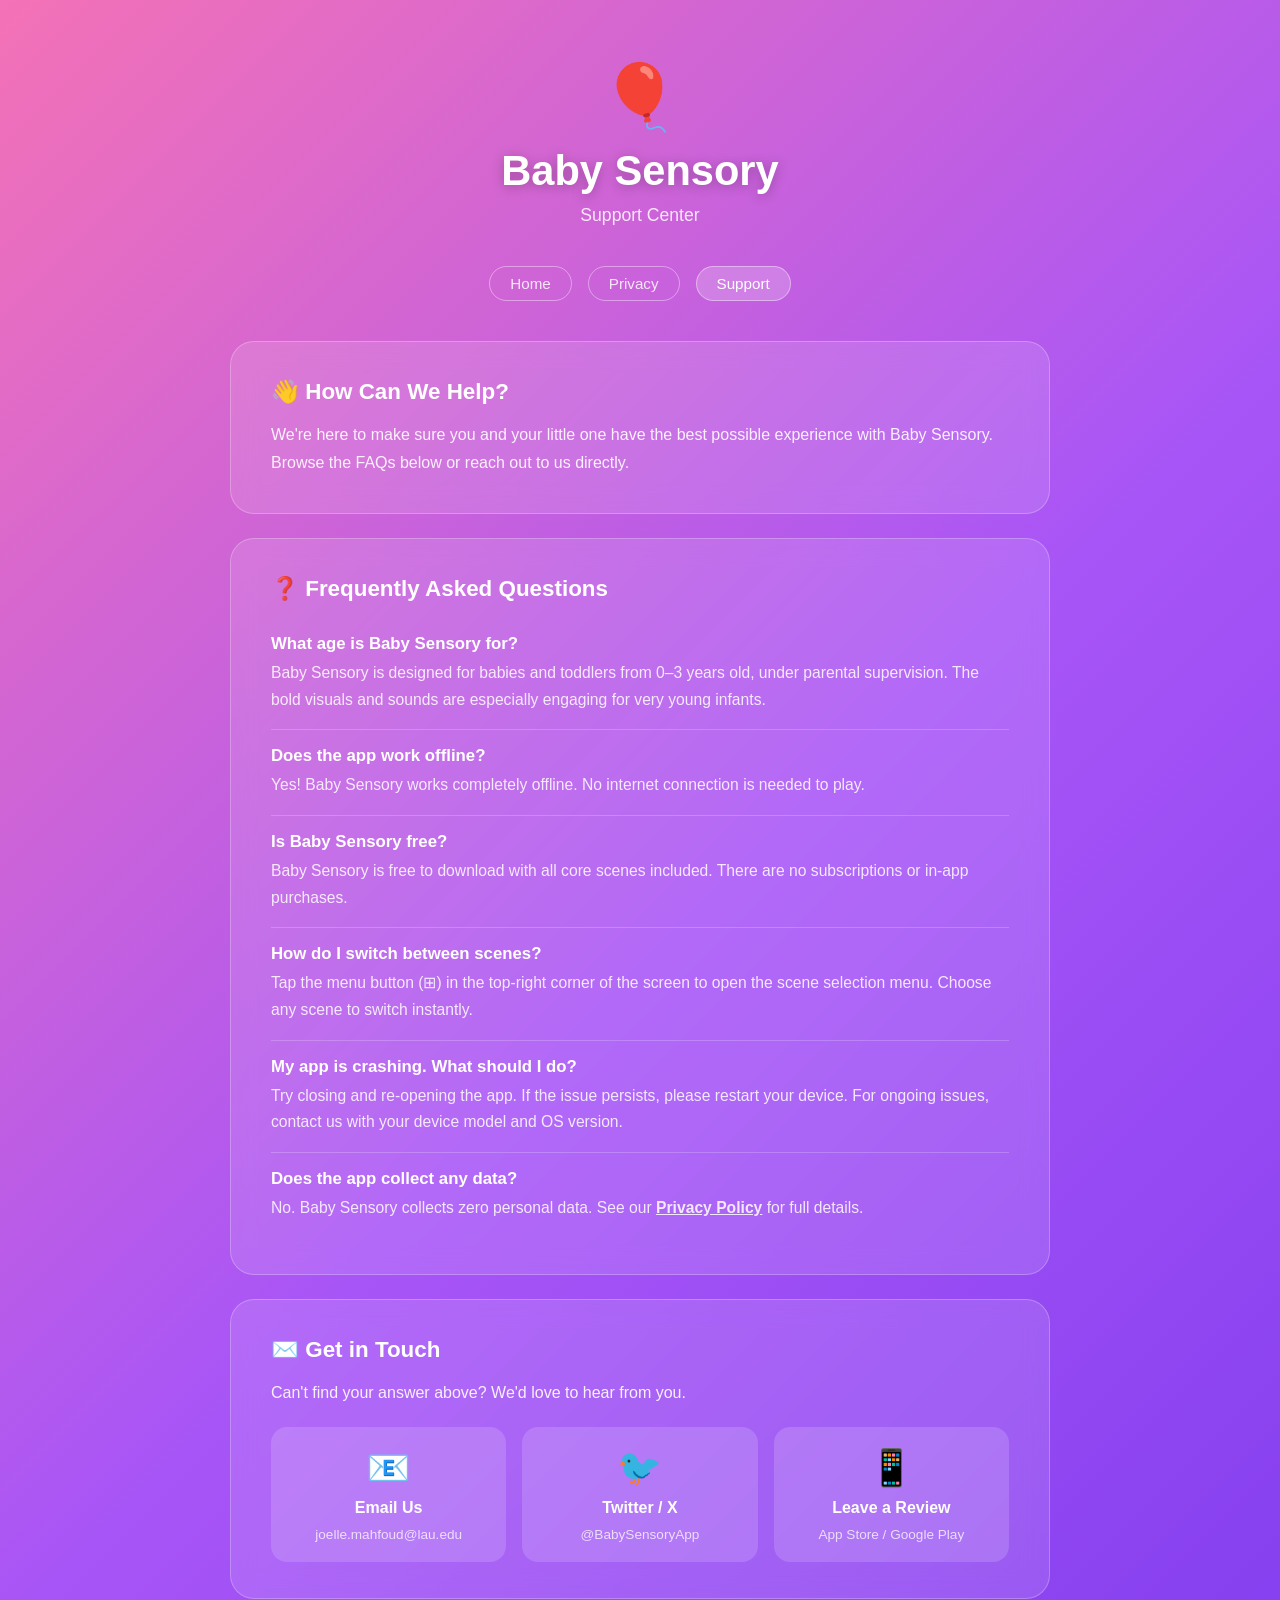
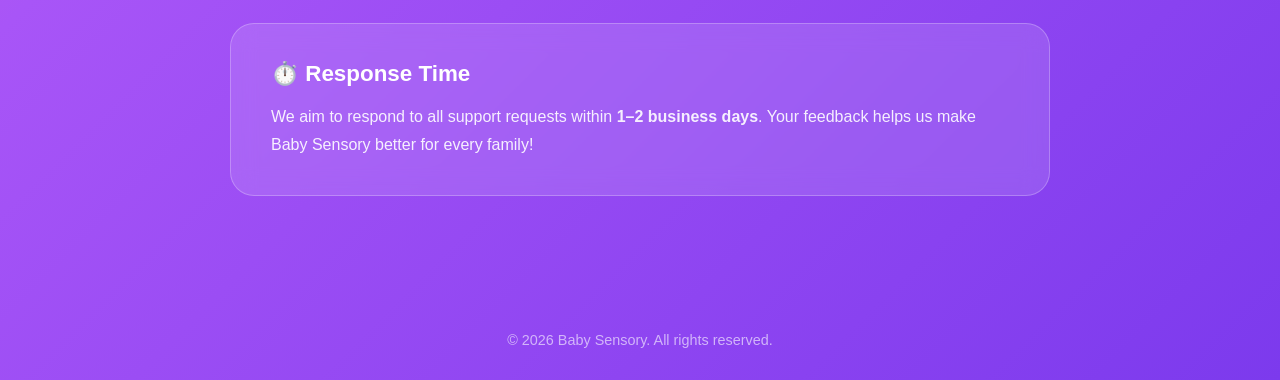
==== support.html @ 1141c6d0 "Add files via upload" ====
<!DOCTYPE html>
<html lang="en">
<head>
  <meta charset="UTF-8" />
  <meta name="viewport" content="width=device-width, initial-scale=1.0" />
  <title>Support – Baby Sensory</title>
  <style>
    *, *::before, *::after { box-sizing: border-box; margin: 0; padding: 0; }

    body {
      font-family: 'Segoe UI', sans-serif;
      background: linear-gradient(135deg, #f472b6 0%, #a855f7 50%, #7c3aed 100%);
      min-height: 100vh;
      color: #fff;
    }

    header {
      text-align: center;
      padding: 60px 20px 40px;
    }

    .logo {
      font-size: 64px;
      display: block;
      margin-bottom: 12px;
      animation: bounce 2s ease-in-out infinite;
    }

    @keyframes bounce {
      0%, 100% { transform: translateY(0) scale(1); }
      50% { transform: translateY(-12px) scale(1.05); }
    }

    header h1 {
      font-size: 2.6rem;
      font-weight: 900;
      text-shadow: 0 2px 12px rgba(0,0,0,0.25);
    }

    header p {
      margin-top: 10px;
      font-size: 1.1rem;
      opacity: 0.85;
    }

    nav {
      display: flex;
      justify-content: center;
      gap: 16px;
      padding: 0 20px 40px;
      flex-wrap: wrap;
    }

    nav a {
      color: rgba(255,255,255,0.85);
      text-decoration: none;
      font-size: 0.95rem;
      padding: 8px 20px;
      border: 1.5px solid rgba(255,255,255,0.4);
      border-radius: 999px;
      transition: background 0.2s;
    }

    nav a:hover, nav a.active {
      background: rgba(255,255,255,0.2);
      color: #fff;
    }

    main {
      max-width: 860px;
      margin: 0 auto;
      padding: 0 20px 80px;
    }

    .card {
      background: rgba(255,255,255,0.12);
      border: 1px solid rgba(255,255,255,0.25);
      border-radius: 24px;
      padding: 36px 40px;
      backdrop-filter: blur(12px);
      margin-bottom: 24px;
    }

    .card h2 {
      font-size: 1.4rem;
      font-weight: 800;
      margin-bottom: 16px;
      display: flex;
      align-items: center;
      gap: 10px;
    }

    .card p, .card li {
      font-size: 1rem;
      line-height: 1.75;
      opacity: 0.9;
    }

    .faq-item {
      border-bottom: 1px solid rgba(255,255,255,0.2);
      padding: 16px 0;
    }

    .faq-item:last-child { border-bottom: none; }

    .faq-question {
      font-weight: 700;
      font-size: 1.05rem;
      margin-bottom: 6px;
      cursor: pointer;
      display: flex;
      align-items: center;
      justify-content: space-between;
    }

    .faq-answer {
      font-size: 0.98rem;
      opacity: 0.85;
      line-height: 1.7;
    }

    .contact-grid {
      display: grid;
      grid-template-columns: repeat(auto-fit, minmax(200px, 1fr));
      gap: 16px;
      margin-top: 8px;
    }

    .contact-item {
      background: rgba(255,255,255,0.15);
      border-radius: 16px;
      padding: 20px;
      text-align: center;
      text-decoration: none;
      color: #fff;
      display: flex;
      flex-direction: column;
      align-items: center;
      gap: 10px;
      transition: background 0.2s, transform 0.2s;
    }

    .contact-item:hover {
      background: rgba(255,255,255,0.25);
      transform: translateY(-2px);
    }

    .contact-item .ci-icon { font-size: 36px; }
    .contact-item .ci-label { font-weight: 700; font-size: 1rem; }
    .contact-item .ci-sub { font-size: 0.85rem; opacity: 0.75; }

    footer {
      text-align: center;
      padding: 32px 20px;
      opacity: 0.6;
      font-size: 0.9rem;
    }

    .sparkle {
      position: fixed;
      top: 0; left: 0; right: 0; bottom: 0;
      pointer-events: none;
      overflow: hidden;
    }

    .star {
      position: absolute;
      font-size: 20px;
      animation: twinkle linear infinite;
      opacity: 0;
    }

    @keyframes twinkle {
      0% { opacity: 0; transform: scale(0.5); }
      50% { opacity: 0.7; transform: scale(1.2); }
      100% { opacity: 0; transform: scale(0.5); }
    }
  </style>
</head>
<body>

  <div class="sparkle" id="sparkle" aria-hidden="true"></div>

  <header>
    <span class="logo">🎈</span>
    <h1>Baby Sensory</h1>
    <p>Support Center</p>
  </header>

  <nav>
    <a href="index.html">Home</a>
    <a href="privacy-policy.html">Privacy</a>
    <a href="support.html" class="active">Support</a>
  </nav>

  <main>
    <div class="card">
      <h2>👋 How Can We Help?</h2>
      <p>We're here to make sure you and your little one have the best possible experience with Baby Sensory. Browse the FAQs below or reach out to us directly.</p>
    </div>

    <div class="card">
      <h2>❓ Frequently Asked Questions</h2>
      <div class="faq-item">
        <div class="faq-question">What age is Baby Sensory for?</div>
        <div class="faq-answer">Baby Sensory is designed for babies and toddlers from 0–3 years old, under parental supervision. The bold visuals and sounds are especially engaging for very young infants.</div>
      </div>
      <div class="faq-item">
        <div class="faq-question">Does the app work offline?</div>
        <div class="faq-answer">Yes! Baby Sensory works completely offline. No internet connection is needed to play.</div>
      </div>
      <div class="faq-item">
        <div class="faq-question">Is Baby Sensory free?</div>
        <div class="faq-answer">Baby Sensory is free to download with all core scenes included. There are no subscriptions or in-app purchases.</div>
      </div>
      <div class="faq-item">
        <div class="faq-question">How do I switch between scenes?</div>
        <div class="faq-answer">Tap the menu button (⊞) in the top-right corner of the screen to open the scene selection menu. Choose any scene to switch instantly.</div>
      </div>
      <div class="faq-item">
        <div class="faq-question">My app is crashing. What should I do?</div>
        <div class="faq-answer">Try closing and re-opening the app. If the issue persists, please restart your device. For ongoing issues, contact us with your device model and OS version.</div>
      </div>
      <div class="faq-item">
        <div class="faq-question">Does the app collect any data?</div>
        <div class="faq-answer">No. Baby Sensory collects zero personal data. See our <a href="privacy-policy.html" style="color:#fff;font-weight:700;">Privacy Policy</a> for full details.</div>
      </div>
    </div>

    <div class="card">
      <h2>✉️ Get in Touch</h2>
      <p style="margin-bottom:20px;">Can't find your answer above? We'd love to hear from you.</p>
      <div class="contact-grid">
        <a class="contact-item" href="mailto:joelle.mahfoud@lau.edu">
          <span class="ci-icon">📧</span>
          <span class="ci-label">Email Us</span>
          <span class="ci-sub">joelle.mahfoud@lau.edu</span>
        </a>
        <a class="contact-item" href="#">
          <span class="ci-icon">🐦</span>
          <span class="ci-label">Twitter / X</span>
          <span class="ci-sub">@BabySensoryApp</span>
        </a>
        <a class="contact-item" href="#">
          <span class="ci-icon">📱</span>
          <span class="ci-label">Leave a Review</span>
          <span class="ci-sub">App Store / Google Play</span>
        </a>
      </div>
    </div>

    <div class="card">
      <h2>⏱️ Response Time</h2>
      <p>We aim to respond to all support requests within <strong>1–2 business days</strong>. Your feedback helps us make Baby Sensory better for every family!</p>
    </div>
  </main>

  <footer>
    <p>&copy; 2026 Baby Sensory. All rights reserved.</p>
  </footer>

  <script>
    const sparkle = document.getElementById('sparkle');
    const emojis = ['⭐', '✨', '🌟', '💫'];
    for (let i = 0; i < 18; i++) {
      const s = document.createElement('div');
      s.className = 'star';
      s.textContent = emojis[Math.floor(Math.random() * emojis.length)];
      s.style.cssText = `
        left: ${Math.random() * 100}%;
        top: ${Math.random() * 100}%;
        animation-duration: ${2 + Math.random() * 4}s;
        animation-delay: ${Math.random() * 5}s;
        font-size: ${14 + Math.random() * 20}px;
      `;
      sparkle.appendChild(s);
    }
  </script>
</body>
</html>
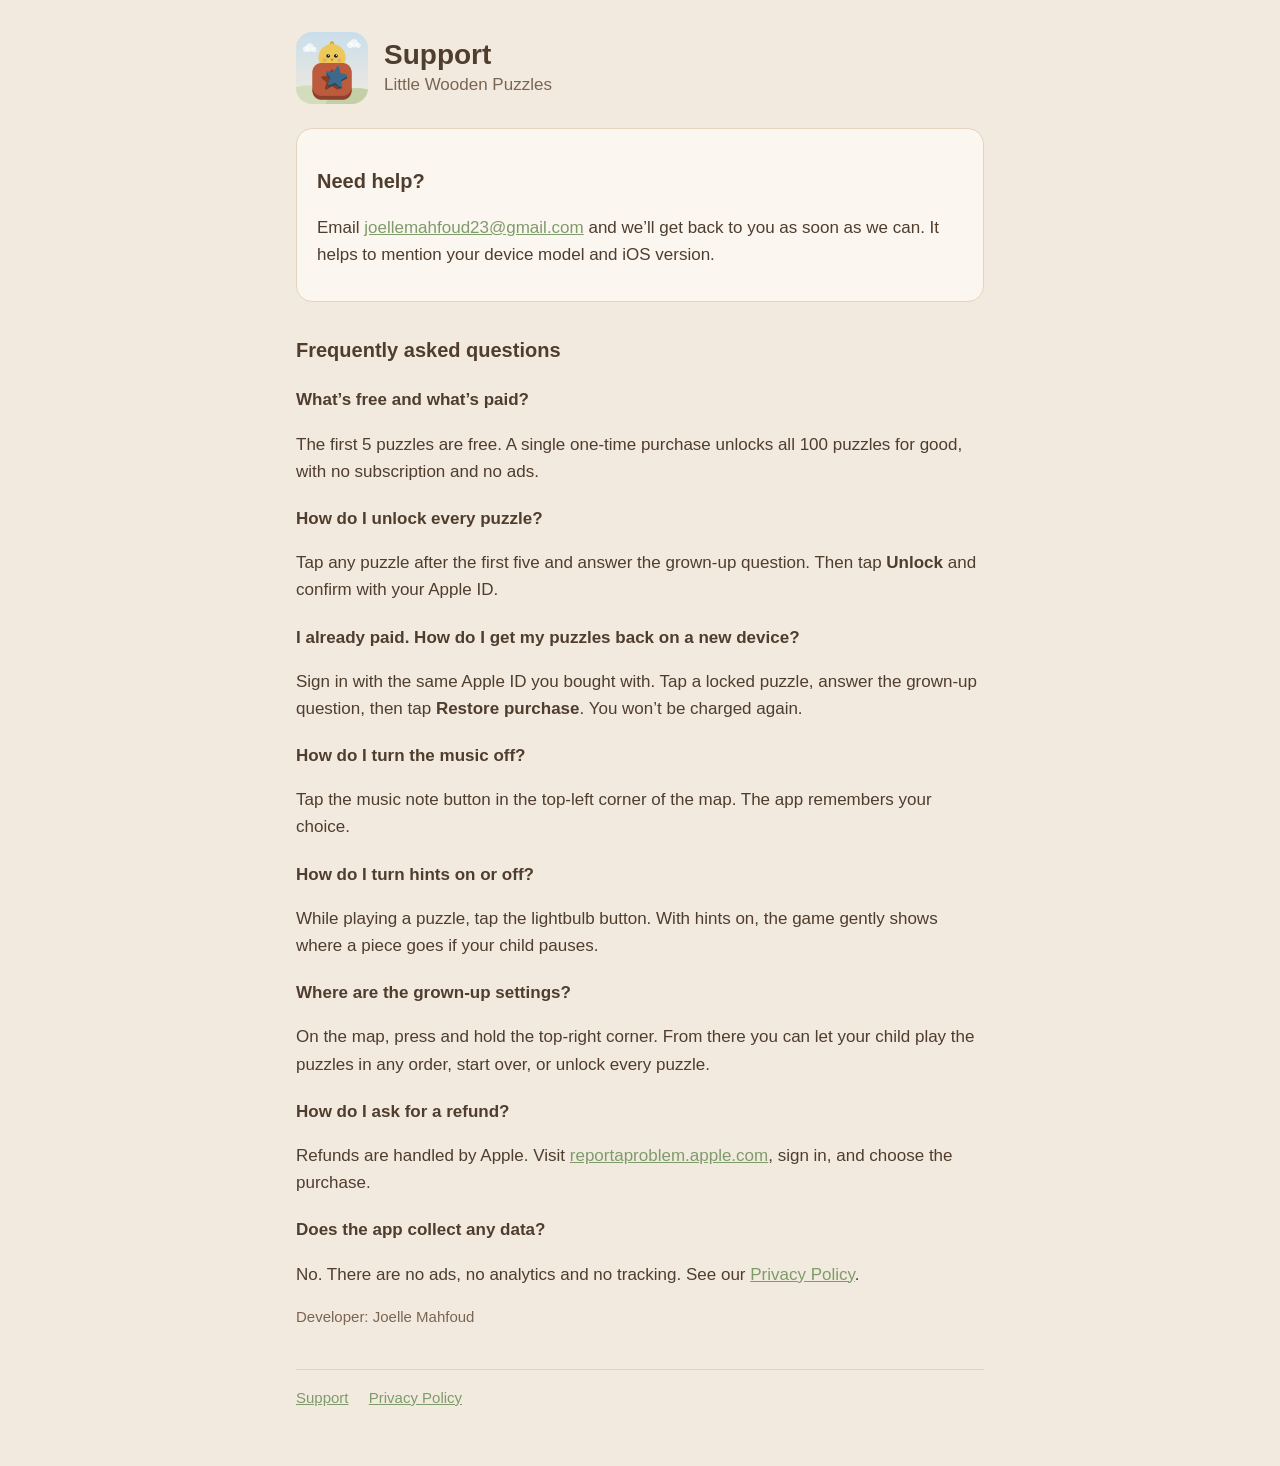
==== commit 5f276346: "Add files via upload" ====
--- a/support.html
+++ b/support.html
@@ -1,280 +1,59 @@
-<!DOCTYPE html>
+<!doctype html>
 <html lang="en">
 <head>
-  <meta charset="UTF-8" />
-  <meta name="viewport" content="width=device-width, initial-scale=1.0" />
-  <title>Support – Baby Sensory</title>
-  <style>
-    *, *::before, *::after { box-sizing: border-box; margin: 0; padding: 0; }
-
-    body {
-      font-family: 'Segoe UI', sans-serif;
-      background: linear-gradient(135deg, #f472b6 0%, #a855f7 50%, #7c3aed 100%);
-      min-height: 100vh;
-      color: #fff;
-    }
-
-    header {
-      text-align: center;
-      padding: 60px 20px 40px;
-    }
-
-    .logo {
-      font-size: 64px;
-      display: block;
-      margin-bottom: 12px;
-      animation: bounce 2s ease-in-out infinite;
-    }
-
-    @keyframes bounce {
-      0%, 100% { transform: translateY(0) scale(1); }
-      50% { transform: translateY(-12px) scale(1.05); }
-    }
-
-    header h1 {
-      font-size: 2.6rem;
-      font-weight: 900;
-      text-shadow: 0 2px 12px rgba(0,0,0,0.25);
-    }
-
-    header p {
-      margin-top: 10px;
-      font-size: 1.1rem;
-      opacity: 0.85;
-    }
-
-    nav {
-      display: flex;
-      justify-content: center;
-      gap: 16px;
-      padding: 0 20px 40px;
-      flex-wrap: wrap;
-    }
-
-    nav a {
-      color: rgba(255,255,255,0.85);
-      text-decoration: none;
-      font-size: 0.95rem;
-      padding: 8px 20px;
-      border: 1.5px solid rgba(255,255,255,0.4);
-      border-radius: 999px;
-      transition: background 0.2s;
-    }
-
-    nav a:hover, nav a.active {
-      background: rgba(255,255,255,0.2);
-      color: #fff;
-    }
-
-    main {
-      max-width: 860px;
-      margin: 0 auto;
-      padding: 0 20px 80px;
-    }
-
-    .card {
-      background: rgba(255,255,255,0.12);
-      border: 1px solid rgba(255,255,255,0.25);
-      border-radius: 24px;
-      padding: 36px 40px;
-      backdrop-filter: blur(12px);
-      margin-bottom: 24px;
-    }
-
-    .card h2 {
-      font-size: 1.4rem;
-      font-weight: 800;
-      margin-bottom: 16px;
-      display: flex;
-      align-items: center;
-      gap: 10px;
-    }
-
-    .card p, .card li {
-      font-size: 1rem;
-      line-height: 1.75;
-      opacity: 0.9;
-    }
-
-    .faq-item {
-      border-bottom: 1px solid rgba(255,255,255,0.2);
-      padding: 16px 0;
-    }
-
-    .faq-item:last-child { border-bottom: none; }
-
-    .faq-question {
-      font-weight: 700;
-      font-size: 1.05rem;
-      margin-bottom: 6px;
-      cursor: pointer;
-      display: flex;
-      align-items: center;
-      justify-content: space-between;
-    }
-
-    .faq-answer {
-      font-size: 0.98rem;
-      opacity: 0.85;
-      line-height: 1.7;
-    }
-
-    .contact-grid {
-      display: grid;
-      grid-template-columns: repeat(auto-fit, minmax(200px, 1fr));
-      gap: 16px;
-      margin-top: 8px;
-    }
-
-    .contact-item {
-      background: rgba(255,255,255,0.15);
-      border-radius: 16px;
-      padding: 20px;
-      text-align: center;
-      text-decoration: none;
-      color: #fff;
-      display: flex;
-      flex-direction: column;
-      align-items: center;
-      gap: 10px;
-      transition: background 0.2s, transform 0.2s;
-    }
-
-    .contact-item:hover {
-      background: rgba(255,255,255,0.25);
-      transform: translateY(-2px);
-    }
-
-    .contact-item .ci-icon { font-size: 36px; }
-    .contact-item .ci-label { font-weight: 700; font-size: 1rem; }
-    .contact-item .ci-sub { font-size: 0.85rem; opacity: 0.75; }
-
-    footer {
-      text-align: center;
-      padding: 32px 20px;
-      opacity: 0.6;
-      font-size: 0.9rem;
-    }
-
-    .sparkle {
-      position: fixed;
-      top: 0; left: 0; right: 0; bottom: 0;
-      pointer-events: none;
-      overflow: hidden;
-    }
-
-    .star {
-      position: absolute;
-      font-size: 20px;
-      animation: twinkle linear infinite;
-      opacity: 0;
-    }
-
-    @keyframes twinkle {
-      0% { opacity: 0; transform: scale(0.5); }
-      50% { opacity: 0.7; transform: scale(1.2); }
-      100% { opacity: 0; transform: scale(0.5); }
-    }
-  </style>
+  <meta charset="utf-8">
+  <meta name="viewport" content="width=device-width, initial-scale=1">
+  <title>Support – Little Wooden Puzzles</title>
+  <meta name="description" content="Help and contact for the Little Wooden Puzzles app.">
+  <link rel="stylesheet" href="style.css">
 </head>
 <body>
-
-  <div class="sparkle" id="sparkle" aria-hidden="true"></div>
-
+<main>
   <header>
-    <span class="logo">🎈</span>
-    <h1>Baby Sensory</h1>
-    <p>Support Center</p>
+    <img src="icon.png" alt="">
+    <div>
+      <h1>Support</h1>
+      <p>Little Wooden Puzzles</p>
+    </div>
   </header>
 
+  <div class="card">
+    <h2>Need help?</h2>
+    <p>Email <a href="mailto:joellemahfoud23@gmail.com?subject=Little%20Wooden%20Puzzles">joellemahfoud23@gmail.com</a> and we’ll get back to you as soon as we can. It helps to mention your device model and iOS version.</p>
+  </div>
+
+  <h2>Frequently asked questions</h2>
+
+  <h3>What’s free and what’s paid?</h3>
+  <p>The first 5 puzzles are free. A single one-time purchase unlocks all 100 puzzles for good, with no subscription and no ads.</p>
+
+  <h3>How do I unlock every puzzle?</h3>
+  <p>Tap any puzzle after the first five and answer the grown-up question. Then tap <strong>Unlock</strong> and confirm with your Apple ID.</p>
+
+  <h3>I already paid. How do I get my puzzles back on a new device?</h3>
+  <p>Sign in with the same Apple ID you bought with. Tap a locked puzzle, answer the grown-up question, then tap <strong>Restore purchase</strong>. You won’t be charged again.</p>
+
+  <h3>How do I turn the music off?</h3>
+  <p>Tap the music note button in the top-left corner of the map. The app remembers your choice.</p>
+
+  <h3>How do I turn hints on or off?</h3>
+  <p>While playing a puzzle, tap the lightbulb button. With hints on, the game gently shows where a piece goes if your child pauses.</p>
+
+  <h3>Where are the grown-up settings?</h3>
+  <p>On the map, press and hold the top-right corner. From there you can let your child play the puzzles in any order, start over, or unlock every puzzle.</p>
+
+  <h3>How do I ask for a refund?</h3>
+  <p>Refunds are handled by Apple. Visit <a href="https://reportaproblem.apple.com">reportaproblem.apple.com</a>, sign in, and choose the purchase.</p>
+
+  <h3>Does the app collect any data?</h3>
+  <p>No. There are no ads, no analytics and no tracking. See our <a href="privacy.html">Privacy Policy</a>.</p>
+
+  <p class="muted">Developer: Joelle Mahfoud</p>
+
   <nav>
-    <a href="index.html">Home</a>
-    <a href="privacy-policy.html">Privacy</a>
-    <a href="support.html" class="active">Support</a>
+    <a href="support.html">Support</a>
+    <a href="privacy.html">Privacy Policy</a>
   </nav>
-
-  <main>
-    <div class="card">
-      <h2>👋 How Can We Help?</h2>
-      <p>We're here to make sure you and your little one have the best possible experience with Baby Sensory. Browse the FAQs below or reach out to us directly.</p>
-    </div>
-
-    <div class="card">
-      <h2>❓ Frequently Asked Questions</h2>
-      <div class="faq-item">
-        <div class="faq-question">What age is Baby Sensory for?</div>
-        <div class="faq-answer">Baby Sensory is designed for babies and toddlers from 0–3 years old, under parental supervision. The bold visuals and sounds are especially engaging for very young infants.</div>
-      </div>
-      <div class="faq-item">
-        <div class="faq-question">Does the app work offline?</div>
-        <div class="faq-answer">Yes! Baby Sensory works completely offline. No internet connection is needed to play.</div>
-      </div>
-      <div class="faq-item">
-        <div class="faq-question">Is Baby Sensory free?</div>
-        <div class="faq-answer">Baby Sensory is free to download with all core scenes included. There are no subscriptions or in-app purchases.</div>
-      </div>
-      <div class="faq-item">
-        <div class="faq-question">How do I switch between scenes?</div>
-        <div class="faq-answer">Tap the menu button (⊞) in the top-right corner of the screen to open the scene selection menu. Choose any scene to switch instantly.</div>
-      </div>
-      <div class="faq-item">
-        <div class="faq-question">My app is crashing. What should I do?</div>
-        <div class="faq-answer">Try closing and re-opening the app. If the issue persists, please restart your device. For ongoing issues, contact us with your device model and OS version.</div>
-      </div>
-      <div class="faq-item">
-        <div class="faq-question">Does the app collect any data?</div>
-        <div class="faq-answer">No. Baby Sensory collects zero personal data. See our <a href="privacy-policy.html" style="color:#fff;font-weight:700;">Privacy Policy</a> for full details.</div>
-      </div>
-    </div>
-
-    <div class="card">
-      <h2>✉️ Get in Touch</h2>
-      <p style="margin-bottom:20px;">Can't find your answer above? We'd love to hear from you.</p>
-      <div class="contact-grid">
-        <a class="contact-item" href="mailto:joelle.mahfoud@lau.edu">
-          <span class="ci-icon">📧</span>
-          <span class="ci-label">Email Us</span>
-          <span class="ci-sub">joelle.mahfoud@lau.edu</span>
-        </a>
-        <a class="contact-item" href="#">
-          <span class="ci-icon">🐦</span>
-          <span class="ci-label">Twitter / X</span>
-          <span class="ci-sub">@BabySensoryApp</span>
-        </a>
-        <a class="contact-item" href="#">
-          <span class="ci-icon">📱</span>
-          <span class="ci-label">Leave a Review</span>
-          <span class="ci-sub">App Store / Google Play</span>
-        </a>
-      </div>
-    </div>
-
-    <div class="card">
-      <h2>⏱️ Response Time</h2>
-      <p>We aim to respond to all support requests within <strong>1–2 business days</strong>. Your feedback helps us make Baby Sensory better for every family!</p>
-    </div>
-  </main>
-
-  <footer>
-    <p>&copy; 2026 Baby Sensory. All rights reserved.</p>
-  </footer>
-
-  <script>
-    const sparkle = document.getElementById('sparkle');
-    const emojis = ['⭐', '✨', '🌟', '💫'];
-    for (let i = 0; i < 18; i++) {
-      const s = document.createElement('div');
-      s.className = 'star';
-      s.textContent = emojis[Math.floor(Math.random() * emojis.length)];
-      s.style.cssText = `
-        left: ${Math.random() * 100}%;
-        top: ${Math.random() * 100}%;
-        animation-duration: ${2 + Math.random() * 4}s;
-        animation-delay: ${Math.random() * 5}s;
-        font-size: ${14 + Math.random() * 20}px;
-      `;
-      sparkle.appendChild(s);
-    }
-  </script>
+</main>
 </body>
 </html>
--- a/style.css
+++ b/style.css
@@ -0,0 +1,39 @@
+:root {
+  --bg: #f3eadf;
+  --card: #fbf6ef;
+  --ink: #4f3d2e;
+  --soft: #7a6553;
+  --accent: #7e9b6a;
+  --line: #e2d4bf;
+}
+@media (prefers-color-scheme: dark) {
+  :root {
+    --bg: #221d18;
+    --card: #2c261f;
+    --ink: #f1e7da;
+    --soft: #c4b4a0;
+    --accent: #a3c08e;
+    --line: #3e352b;
+  }
+}
+* { box-sizing: border-box; }
+body {
+  margin: 0;
+  background: var(--bg);
+  color: var(--ink);
+  font: 17px/1.6 -apple-system, BlinkMacSystemFont, "Segoe UI", Roboto, sans-serif;
+}
+main { max-width: 720px; margin: 0 auto; padding: 32px 16px 56px; }
+header { display: flex; align-items: center; gap: 16px; margin-bottom: 24px; }
+header img { width: 72px; height: 72px; border-radius: 16px; }
+header p { margin: 0; color: var(--soft); }
+h1 { font-size: 28px; line-height: 1.2; margin: 0; }
+h2 { font-size: 20px; margin: 32px 0 8px; }
+h3 { font-size: 17px; margin: 20px 0 4px; }
+p, li { color: var(--ink); }
+ul { padding-left: 22px; }
+a { color: var(--accent); }
+.card { background: var(--card); border: 1px solid var(--line); border-radius: 16px; padding: 4px 20px 16px; }
+.muted { color: var(--soft); font-size: 15px; }
+nav { margin-top: 40px; padding-top: 16px; border-top: 1px solid var(--line); font-size: 15px; }
+nav a { margin-right: 16px; }
